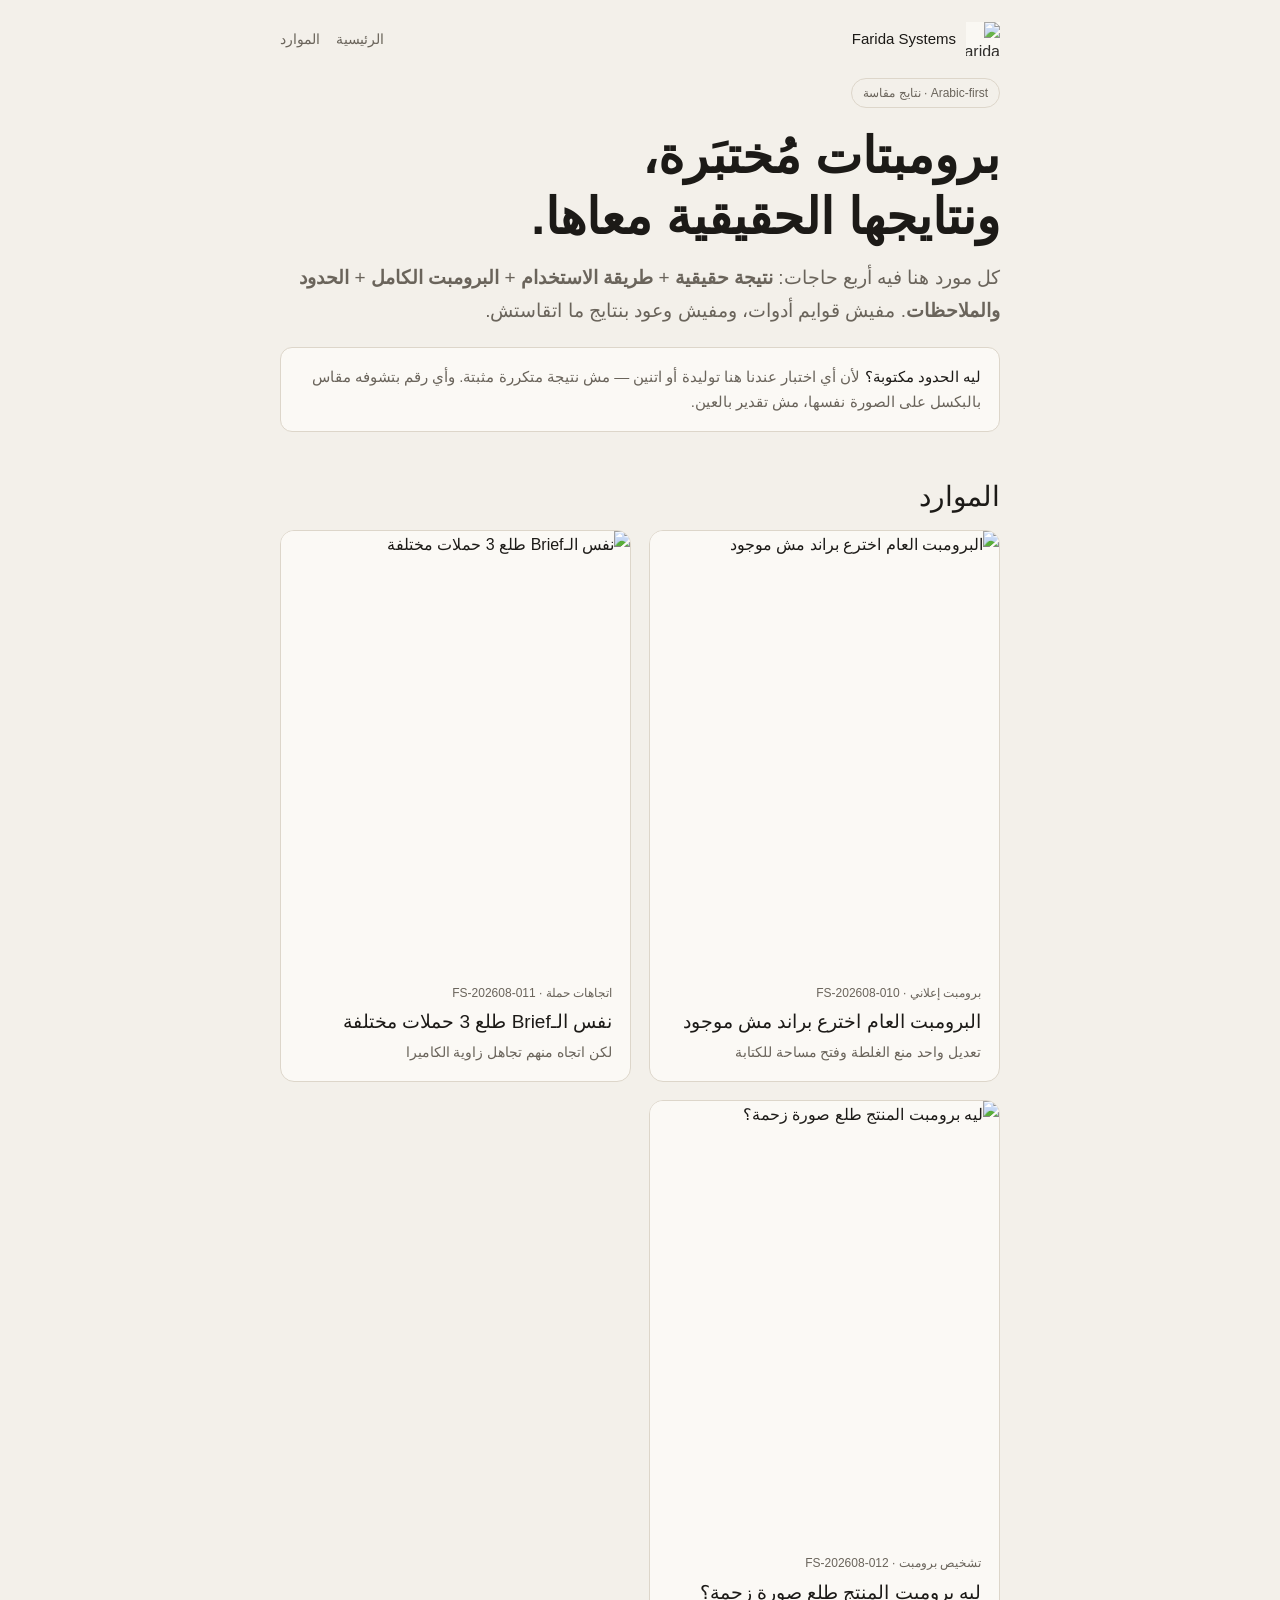
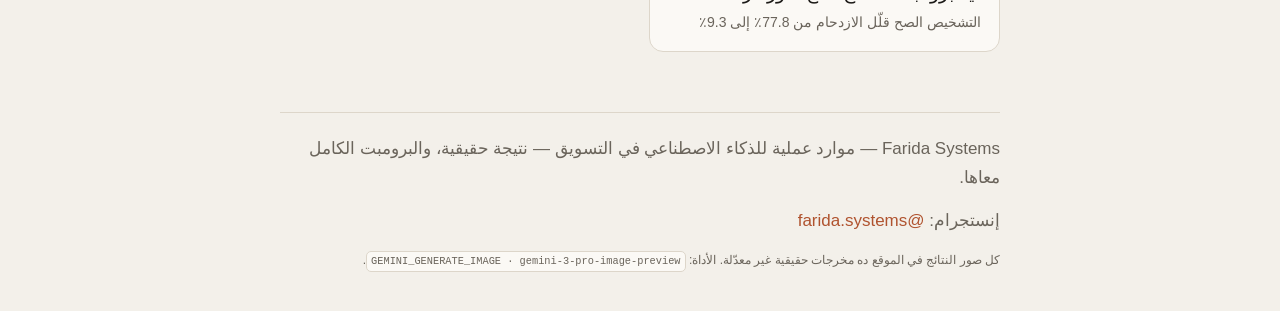
==== index.html @ e4f18285 "Add Arabic-first resource hub: landing, resources index, 3 resource articles" ====
<!doctype html>
<html lang="ar" dir="rtl">
<head>
<meta charset="utf-8">
<meta name="viewport" content="width=device-width,initial-scale=1,viewport-fit=cover">
<title>Farida Systems — موارد الذكاء الاصطناعي العملية</title>
<meta name="description" content="موارد عملية للذكاء الاصطناعي في التسويق — نتيجة حقيقية، والبرومبت الكامل معاها.">
<link rel="canonical" href="https://farida-systems-resources.vercel.app/">
<meta property="og:type" content="website">
<meta property="og:site_name" content="Farida Systems">
<meta property="og:locale" content="ar_EG">
<meta property="og:title" content="Farida Systems — موارد الذكاء الاصطناعي العملية">
<meta property="og:description" content="موارد عملية للذكاء الاصطناعي في التسويق — نتيجة حقيقية، والبرومبت الكامل معاها.">
<meta property="og:url" content="https://farida-systems-resources.vercel.app/">
<meta property="og:image" content="https://farida-systems-resources.vercel.app/assets/img/010-eng.jpg">
<meta name="twitter:card" content="summary_large_image">
<meta name="twitter:title" content="Farida Systems — موارد الذكاء الاصطناعي العملية">
<meta name="twitter:description" content="موارد عملية للذكاء الاصطناعي في التسويق — نتيجة حقيقية، والبرومبت الكامل معاها.">
<meta name="twitter:image" content="https://farida-systems-resources.vercel.app/assets/img/010-eng.jpg">
<meta name="theme-color" content="#F3F0EA">
<link rel="icon" href="/assets/img/logo.png">
<link rel="preconnect" href="https://use.typekit.net" crossorigin>
<link rel="stylesheet" href="https://use.typekit.net/pjw7fmu.css">
<link rel="stylesheet" href="/assets/css/site.css">
<style>:root{--bg:#F3F0EA;--ink:#1C1A17;--sub:#6A645B;--acc:#B0532F;--card:#FBF9F5;--edge:#DDD6CA}</style>

</head>
<body>
<div class="wrap">
<div class="top">
  <a href="/" style="display:flex;align-items:center;gap:10px;text-decoration:none">
    <img src="/assets/img/logo.png" alt="Farida Systems" style="filter:none">
    <span class="h">Farida Systems</span>
  </a>
  <nav><a href="/">الرئيسية</a><a href="/resources/">الموارد</a></nav>
</div>

<main>
<span class="badge">Arabic-first · نتايج مقاسة</span>
<h1>برومبتات مُختبَرة،<br>ونتايجها الحقيقية معاها.</h1>
<p class="lede">كل مورد هنا فيه أربع حاجات: <b>نتيجة حقيقية</b> + <b>طريقة الاستخدام</b> + <b>البرومبت الكامل</b> + <b>الحدود والملاحظات</b>. مفيش قوايم أدوات، ومفيش وعود بنتايج ما اتقاستش.</p>
<div class="note"><b>ليه الحدود مكتوبة؟</b> لأن أي اختبار عندنا هنا توليدة أو اتنين — مش نتيجة متكررة مثبتة. وأي رقم بتشوفه مقاس بالبكسل على الصورة نفسها، مش تقدير بالعين.</div>
<h2>الموارد</h2>
<div class="grid"><a class="card" href="/resources/prompt-invented-brand/"><img src="/assets/img/010-eng.jpg" alt="البرومبت العام اخترع براند مش موجود" loading="lazy"><div class="b"><div class="k">برومبت إعلاني · FS-202608-010</div><div class="t">البرومبت العام اخترع براند مش موجود</div><div class="d">تعديل واحد منع الغلطة وفتح مساحة للكتابة</div></div></a><a class="card" href="/resources/one-brief-three-directions/"><img src="/assets/img/011-a.jpg" alt="نفس الـBrief طلع 3 حملات مختلفة" loading="lazy"><div class="b"><div class="k">اتجاهات حملة · FS-202608-011</div><div class="t">نفس الـBrief طلع 3 حملات مختلفة</div><div class="d">لكن اتجاه منهم تجاهل زاوية الكاميرا</div></div></a><a class="card" href="/resources/prompt-debugging-crowded-frame/"><img src="/assets/img/012-cor.jpg" alt="ليه برومبت المنتج طلع صورة زحمة؟" loading="lazy"><div class="b"><div class="k">تشخيص برومبت · FS-202608-012</div><div class="t">ليه برومبت المنتج طلع صورة زحمة؟</div><div class="d">التشخيص الصح قلّل الازدحام من 77.8٪ إلى 9.3٪</div></div></a></div></main>
<footer>
  <p>Farida Systems — موارد عملية للذكاء الاصطناعي في التسويق — نتيجة حقيقية، والبرومبت الكامل معاها.</p>
  <p style="margin-top:8px">إنستجرام: <a href="https://instagram.com/farida.systems" rel="noopener">@farida.systems</a></p>
  <p style="margin-top:8px;font-size:12px">كل صور النتائج في الموقع ده مخرجات حقيقية غير معدّلة. الأداة: <code>GEMINI_GENERATE_IMAGE · gemini-3-pro-image-preview</code>.</p>
</footer>
</div>
</body></html>
---- assets/css/site.css ----
*{box-sizing:border-box;margin:0;padding:0}
html{-webkit-text-size-adjust:100%}
body{font-family:"forma-djr-arabic-display",sans-serif;background:var(--bg);color:var(--ink);
 direction:rtl;text-align:right;line-height:1.7;font-weight:400;-webkit-font-smoothing:antialiased;overflow-x:hidden}
.wrap{max-width:760px;margin:0 auto;padding:0 20px}
a{color:inherit}
code{font-family:ui-monospace,SFMono-Regular,Menlo,monospace;direction:ltr;unicode-bidi:embed;font-size:.86em;
 background:var(--card);border:1px solid var(--edge);border-radius:5px;padding:.1em .4em;display:inline-block}
.top{display:flex;align-items:center;justify-content:space-between;padding:22px 0;gap:14px}
.top img{width:34px;height:34px;opacity:.9}
.top .h{font-size:15px;font-weight:500}
.top nav a{font-size:14px;font-weight:300;color:var(--sub);text-decoration:none;margin-inline-start:16px}
.top nav a:hover{color:var(--acc)}
.eyebrow{font-size:13px;font-weight:300;color:var(--sub);letter-spacing:.06em}
h1{font-size:clamp(30px,7vw,50px);font-weight:700;line-height:1.22;margin:10px 0 14px}
h2{font-size:clamp(21px,4.6vw,28px);font-weight:500;margin:46px 0 14px;line-height:1.35}
h3{font-size:18px;font-weight:500;margin:26px 0 8px}
p{margin:0 0 14px;font-size:17px}
.lede{font-size:19px;color:var(--sub);font-weight:300}
.hero{margin:6px 0 30px;border-radius:14px;overflow:hidden;border:1px solid var(--edge);background:var(--card)}
.hero img{width:100%;display:block}
figure{margin:22px 0;border:1px solid var(--edge);border-radius:12px;overflow:hidden;background:var(--card)}
figure img{width:100%;display:block;background:var(--card)}
figcaption{padding:12px 16px;font-size:14px;font-weight:300;color:var(--sub);border-top:1px solid var(--edge)}
figcaption b{color:var(--ink);font-weight:500}
table{width:100%;border-collapse:collapse;margin:16px 0;font-size:15px;display:block;overflow-x:auto}
th,td{padding:11px 12px;border-bottom:1px solid var(--edge);text-align:right;vertical-align:top}
th{font-weight:500;color:var(--sub);font-size:13px}
td:last-child{color:var(--acc);font-weight:500}
ul,ol{margin:0 0 14px;padding-inline-start:22px}
li{margin:8px 0;font-size:17px}
.note{background:var(--card);border:1px solid var(--edge);border-radius:12px;padding:16px 18px;margin:20px 0;font-size:15px;font-weight:300;color:var(--sub)}
.note b{color:var(--ink);font-weight:500}
.promptbox{border:1px solid var(--edge);border-radius:12px;background:var(--card);margin:14px 0 26px;overflow:hidden}
.promptbox header{display:flex;align-items:center;justify-content:space-between;gap:12px;padding:12px 14px;border-bottom:1px solid var(--edge)}
.promptbox .lbl{font-size:14px;font-weight:500}
.copybtn{font-family:inherit;font-size:14px;font-weight:500;cursor:pointer;border:1px solid var(--acc);
 background:transparent;color:var(--acc);border-radius:8px;padding:7px 15px;transition:.15s;white-space:nowrap}
.copybtn:hover{background:var(--acc);color:var(--bg)}
.copybtn[data-state="ok"]{background:var(--acc);color:var(--bg)}
.copybtn[data-state="err"]{border-color:#c0392b;color:#c0392b}
pre{margin:0;padding:16px;overflow-x:auto;direction:ltr;text-align:left;font-size:13px;line-height:1.6;
 font-family:ui-monospace,SFMono-Regular,Menlo,monospace;white-space:pre-wrap;word-break:break-word}
.pager{display:flex;gap:12px;margin:44px 0 0;flex-wrap:wrap}
.pager a{flex:1 1 220px;border:1px solid var(--edge);border-radius:12px;padding:14px 16px;text-decoration:none;background:var(--card)}
.pager span{display:block;font-size:12px;color:var(--sub);font-weight:300;margin-bottom:4px}
.pager b{font-size:16px;font-weight:500;line-height:1.4}
.card{display:block;text-decoration:none;border:1px solid var(--edge);border-radius:14px;overflow:hidden;background:var(--card);margin:16px 0;transition:.15s}
.card:hover{border-color:var(--acc)}
.card img{width:100%;display:block;aspect-ratio:4/5;object-fit:cover}
.card .b{padding:16px 18px}
.card .b .k{font-size:12px;color:var(--sub);font-weight:300}
.card .b .t{font-size:19px;font-weight:500;margin:6px 0;line-height:1.35}
.card .b .d{font-size:14px;font-weight:300;color:var(--sub)}
.grid{display:grid;grid-template-columns:1fr;gap:0}
@media(min-width:680px){.grid{grid-template-columns:1fr 1fr;gap:18px}.card{margin:0}}
footer{margin:60px 0 40px;padding-top:22px;border-top:1px solid var(--edge);font-size:13px;font-weight:300;color:var(--sub)}
footer a{color:var(--acc);text-decoration:none}
.badge{display:inline-block;font-size:12px;color:var(--sub);border:1px solid var(--edge);border-radius:999px;padding:4px 11px;margin-bottom:8px}
.err{text-align:center;padding:70px 0}
:focus-visible{outline:2px solid var(--acc);outline-offset:2px}
img{background:var(--card)}
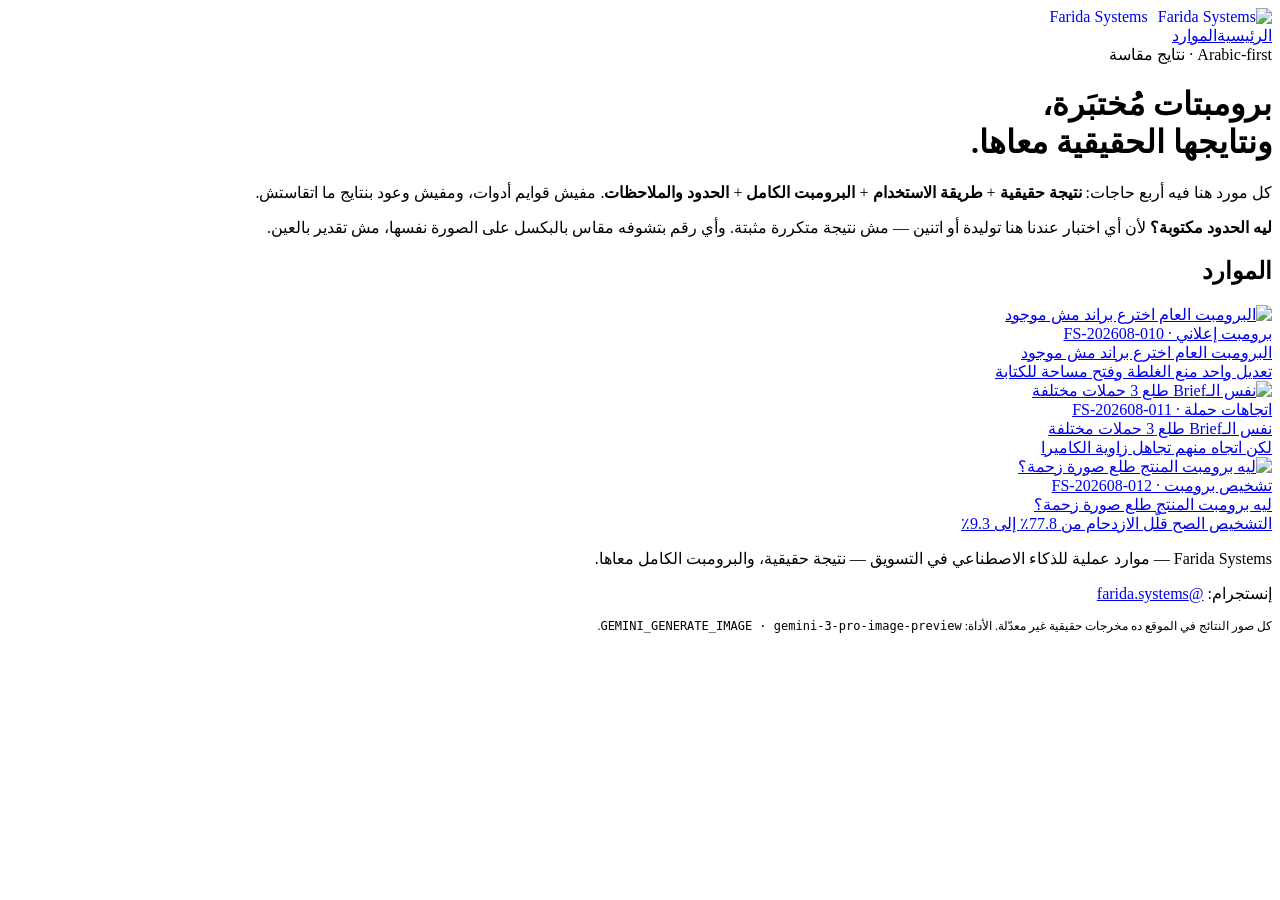
==== commit 2ca881d6: "Serve from GitHub Pages subpath; add .nojekyll" ====
--- a/index.html
+++ b/index.html
@@ -5,34 +5,34 @@
 <meta name="viewport" content="width=device-width,initial-scale=1,viewport-fit=cover">
 <title>Farida Systems — موارد الذكاء الاصطناعي العملية</title>
 <meta name="description" content="موارد عملية للذكاء الاصطناعي في التسويق — نتيجة حقيقية، والبرومبت الكامل معاها.">
-<link rel="canonical" href="https://farida-systems-resources.vercel.app/">
+<link rel="canonical" href="https://marketerm7md-eng.github.io/farida-systems-resources/">
 <meta property="og:type" content="website">
 <meta property="og:site_name" content="Farida Systems">
 <meta property="og:locale" content="ar_EG">
 <meta property="og:title" content="Farida Systems — موارد الذكاء الاصطناعي العملية">
 <meta property="og:description" content="موارد عملية للذكاء الاصطناعي في التسويق — نتيجة حقيقية، والبرومبت الكامل معاها.">
-<meta property="og:url" content="https://farida-systems-resources.vercel.app/">
-<meta property="og:image" content="https://farida-systems-resources.vercel.app/assets/img/010-eng.jpg">
+<meta property="og:url" content="https://marketerm7md-eng.github.io/farida-systems-resources/">
+<meta property="og:image" content="https://marketerm7md-eng.github.io/farida-systems-resources/assets/img/010-eng.jpg">
 <meta name="twitter:card" content="summary_large_image">
 <meta name="twitter:title" content="Farida Systems — موارد الذكاء الاصطناعي العملية">
 <meta name="twitter:description" content="موارد عملية للذكاء الاصطناعي في التسويق — نتيجة حقيقية، والبرومبت الكامل معاها.">
-<meta name="twitter:image" content="https://farida-systems-resources.vercel.app/assets/img/010-eng.jpg">
+<meta name="twitter:image" content="https://marketerm7md-eng.github.io/farida-systems-resources/assets/img/010-eng.jpg">
 <meta name="theme-color" content="#F3F0EA">
-<link rel="icon" href="/assets/img/logo.png">
+<link rel="icon" href="/farida-systems-resources/assets/img/logo.png">
 <link rel="preconnect" href="https://use.typekit.net" crossorigin>
 <link rel="stylesheet" href="https://use.typekit.net/pjw7fmu.css">
-<link rel="stylesheet" href="/assets/css/site.css">
+<link rel="stylesheet" href="/farida-systems-resources/assets/css/site.css">
 <style>:root{--bg:#F3F0EA;--ink:#1C1A17;--sub:#6A645B;--acc:#B0532F;--card:#FBF9F5;--edge:#DDD6CA}</style>
 
 </head>
 <body>
 <div class="wrap">
 <div class="top">
-  <a href="/" style="display:flex;align-items:center;gap:10px;text-decoration:none">
-    <img src="/assets/img/logo.png" alt="Farida Systems" style="filter:none">
+  <a href="/farida-systems-resources/" style="display:flex;align-items:center;gap:10px;text-decoration:none">
+    <img src="/farida-systems-resources/assets/img/logo.png" alt="Farida Systems" style="filter:none">
     <span class="h">Farida Systems</span>
   </a>
-  <nav><a href="/">الرئيسية</a><a href="/resources/">الموارد</a></nav>
+  <nav><a href="/farida-systems-resources/">الرئيسية</a><a href="/farida-systems-resources/resources/">الموارد</a></nav>
 </div>
 
 <main>
@@ -41,7 +41,7 @@
 <p class="lede">كل مورد هنا فيه أربع حاجات: <b>نتيجة حقيقية</b> + <b>طريقة الاستخدام</b> + <b>البرومبت الكامل</b> + <b>الحدود والملاحظات</b>. مفيش قوايم أدوات، ومفيش وعود بنتايج ما اتقاستش.</p>
 <div class="note"><b>ليه الحدود مكتوبة؟</b> لأن أي اختبار عندنا هنا توليدة أو اتنين — مش نتيجة متكررة مثبتة. وأي رقم بتشوفه مقاس بالبكسل على الصورة نفسها، مش تقدير بالعين.</div>
 <h2>الموارد</h2>
-<div class="grid"><a class="card" href="/resources/prompt-invented-brand/"><img src="/assets/img/010-eng.jpg" alt="البرومبت العام اخترع براند مش موجود" loading="lazy"><div class="b"><div class="k">برومبت إعلاني · FS-202608-010</div><div class="t">البرومبت العام اخترع براند مش موجود</div><div class="d">تعديل واحد منع الغلطة وفتح مساحة للكتابة</div></div></a><a class="card" href="/resources/one-brief-three-directions/"><img src="/assets/img/011-a.jpg" alt="نفس الـBrief طلع 3 حملات مختلفة" loading="lazy"><div class="b"><div class="k">اتجاهات حملة · FS-202608-011</div><div class="t">نفس الـBrief طلع 3 حملات مختلفة</div><div class="d">لكن اتجاه منهم تجاهل زاوية الكاميرا</div></div></a><a class="card" href="/resources/prompt-debugging-crowded-frame/"><img src="/assets/img/012-cor.jpg" alt="ليه برومبت المنتج طلع صورة زحمة؟" loading="lazy"><div class="b"><div class="k">تشخيص برومبت · FS-202608-012</div><div class="t">ليه برومبت المنتج طلع صورة زحمة؟</div><div class="d">التشخيص الصح قلّل الازدحام من 77.8٪ إلى 9.3٪</div></div></a></div></main>
+<div class="grid"><a class="card" href="/farida-systems-resources/resources/prompt-invented-brand/"><img src="/farida-systems-resources/assets/img/010-eng.jpg" alt="البرومبت العام اخترع براند مش موجود" loading="lazy"><div class="b"><div class="k">برومبت إعلاني · FS-202608-010</div><div class="t">البرومبت العام اخترع براند مش موجود</div><div class="d">تعديل واحد منع الغلطة وفتح مساحة للكتابة</div></div></a><a class="card" href="/farida-systems-resources/resources/one-brief-three-directions/"><img src="/farida-systems-resources/assets/img/011-a.jpg" alt="نفس الـBrief طلع 3 حملات مختلفة" loading="lazy"><div class="b"><div class="k">اتجاهات حملة · FS-202608-011</div><div class="t">نفس الـBrief طلع 3 حملات مختلفة</div><div class="d">لكن اتجاه منهم تجاهل زاوية الكاميرا</div></div></a><a class="card" href="/farida-systems-resources/resources/prompt-debugging-crowded-frame/"><img src="/farida-systems-resources/assets/img/012-cor.jpg" alt="ليه برومبت المنتج طلع صورة زحمة؟" loading="lazy"><div class="b"><div class="k">تشخيص برومبت · FS-202608-012</div><div class="t">ليه برومبت المنتج طلع صورة زحمة؟</div><div class="d">التشخيص الصح قلّل الازدحام من 77.8٪ إلى 9.3٪</div></div></a></div></main>
 <footer>
   <p>Farida Systems — موارد عملية للذكاء الاصطناعي في التسويق — نتيجة حقيقية، والبرومبت الكامل معاها.</p>
   <p style="margin-top:8px">إنستجرام: <a href="https://instagram.com/farida.systems" rel="noopener">@farida.systems</a></p>
